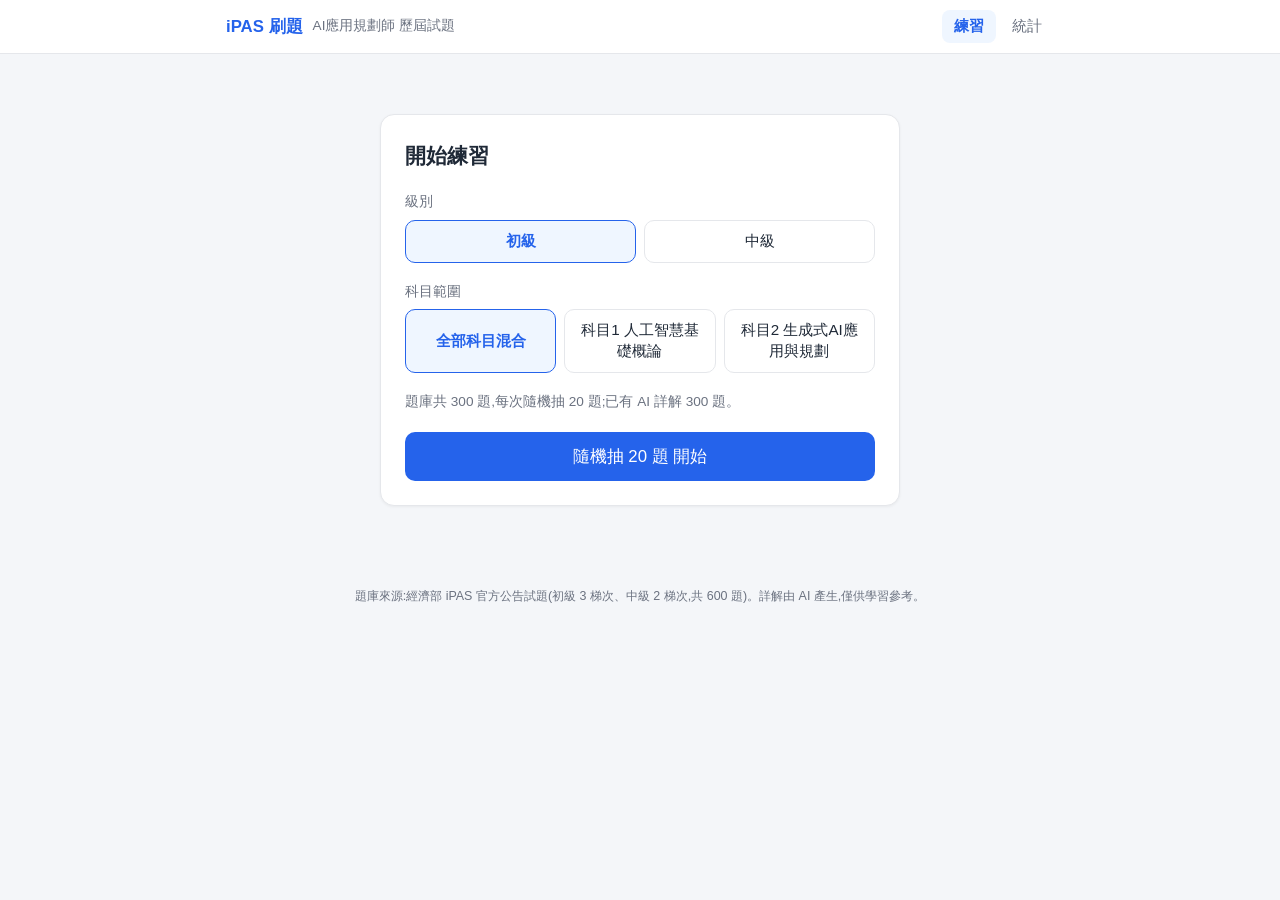
==== site/index.html @ 7b584ae6 "feat: iPAS AI應用規劃師刷題網站初版 官方 12 份考題 PDF 解析成 600 題結構化題庫(初級/中級各 300 題), 搭配 AI 產出的逐題詳解,做成純靜態隨機刷題網站。  Co-" ====
<!DOCTYPE html>
<html lang="zh-Hant">
<head>
<meta charset="UTF-8">
<meta name="viewport" content="width=device-width, initial-scale=1">
<title>iPAS AI應用規劃師 題庫練習</title>
<link rel="stylesheet" href="style.css">
</head>
<body>
<header class="topbar">
  <div class="topbar-inner">
    <span class="logo">iPAS 刷題</span>
    <span class="logo-sub">AI應用規劃師 歷屆試題</span>
    <nav>
      <button id="nav-home" class="nav-btn active">練習</button>
      <button id="nav-stats" class="nav-btn">統計</button>
    </nav>
  </div>
</header>

<main>
  <!-- 設定/開始畫面 -->
  <section id="view-setup" class="view">
    <div class="card setup-card">
      <h1>開始練習</h1>
      <div class="field">
        <label>級別</label>
        <div class="seg" id="level-seg">
          <button data-level="junior" class="seg-btn active">初級</button>
          <button data-level="middle" class="seg-btn">中級</button>
        </div>
      </div>
      <div class="field">
        <label>科目範圍</label>
        <div class="seg seg-wrap" id="subject-seg"></div>
      </div>
      <div class="field muted" id="pool-info"></div>
      <button id="btn-start" class="primary big">隨機抽 20 題 開始</button>
    </div>
  </section>

  <!-- 作答畫面 -->
  <section id="view-quiz" class="view hidden">
    <div class="quiz-head">
      <div class="progress-track"><div id="progress-bar"></div></div>
      <div class="quiz-meta">
        <span id="quiz-pos"></span>
        <span id="quiz-score"></span>
        <button id="btn-quit" class="ghost small">結束</button>
      </div>
    </div>
    <div class="card" id="question-card"></div>
    <div class="quiz-foot">
      <button id="btn-next" class="primary big hidden">下一題</button>
    </div>
  </section>

  <!-- 結果畫面 -->
  <section id="view-result" class="view hidden">
    <div class="card result-card">
      <h1 id="result-title"></h1>
      <div id="result-score" class="score-ring"></div>
      <div id="result-breakdown"></div>
      <div class="row-gap">
        <button id="btn-again" class="primary">再來 20 題</button>
        <button id="btn-review" class="ghost">回顧錯題</button>
        <button id="btn-home" class="ghost">回首頁</button>
      </div>
    </div>
    <div id="review-list" class="hidden"></div>
  </section>

  <!-- 統計畫面 -->
  <section id="view-stats" class="view hidden">
    <div class="card">
      <h1>作答統計</h1>
      <div id="stats-content"></div>
      <button id="btn-clear-stats" class="ghost small danger">清除統計資料</button>
    </div>
  </section>
</main>

<footer class="foot">題庫來源:經濟部 iPAS 官方公告試題(初級 3 梯次、中級 2 梯次,共 600 題)。詳解由 AI 產生,僅供學習參考。</footer>

<script src="data/questions-junior.js"></script>
<script src="data/questions-middle.js"></script>
<script src="app.js"></script>
</body>
</html>
---- site/style.css ----
* { box-sizing: border-box; margin: 0; padding: 0; }

:root {
  --bg: #f4f6f9;
  --card: #ffffff;
  --ink: #1f2937;
  --muted: #6b7280;
  --line: #e5e7eb;
  --brand: #2563eb;
  --brand-dark: #1d4ed8;
  --good: #16a34a;
  --good-bg: #ecfdf3;
  --bad: #dc2626;
  --bad-bg: #fef2f2;
  --warn-bg: #fffbeb;
  --warn-line: #f59e0b;
}

body {
  font-family: "Segoe UI", "Microsoft JhengHei", "PingFang TC", sans-serif;
  background: var(--bg);
  color: var(--ink);
  line-height: 1.65;
}

.topbar { background: #fff; border-bottom: 1px solid var(--line); position: sticky; top: 0; z-index: 10; }
.topbar-inner { max-width: 860px; margin: 0 auto; padding: 10px 16px; display: flex; align-items: center; gap: 10px; }
.logo { font-weight: 700; font-size: 1.05rem; color: var(--brand); }
.logo-sub { color: var(--muted); font-size: .85rem; flex: 1; }
.nav-btn { background: none; border: none; font-size: .95rem; padding: 6px 12px; cursor: pointer; color: var(--muted); border-radius: 8px; }
.nav-btn.active { color: var(--brand); font-weight: 600; background: #eff6ff; }

main { max-width: 860px; margin: 0 auto; padding: 20px 16px 60px; }
.hidden { display: none !important; }

.card { background: var(--card); border: 1px solid var(--line); border-radius: 14px; padding: 24px; box-shadow: 0 1px 3px rgba(0,0,0,.05); }
.card h1 { font-size: 1.3rem; margin-bottom: 18px; }

/* ---- 設定 ---- */
.setup-card { max-width: 520px; margin: 40px auto 0; }
.field { margin-bottom: 18px; }
.field label { display: block; font-size: .85rem; color: var(--muted); margin-bottom: 6px; }
.seg { display: flex; gap: 8px; }
.seg-wrap { flex-wrap: wrap; }
.seg-btn { flex: 1; min-width: 120px; padding: 10px 14px; border: 1px solid var(--line); background: #fff; border-radius: 10px; cursor: pointer; font-size: .95rem; color: var(--ink); }
.seg-btn.active { border-color: var(--brand); background: #eff6ff; color: var(--brand); font-weight: 600; }
.muted { color: var(--muted); font-size: .85rem; }

button.primary { background: var(--brand); color: #fff; border: none; border-radius: 10px; padding: 10px 22px; font-size: 1rem; cursor: pointer; }
button.primary:hover { background: var(--brand-dark); }
button.primary.big { width: 100%; padding: 13px; font-size: 1.05rem; }
button.ghost { background: #fff; color: var(--ink); border: 1px solid var(--line); border-radius: 10px; padding: 9px 18px; font-size: .95rem; cursor: pointer; }
button.ghost:hover { background: #f9fafb; }
button.small { padding: 4px 12px; font-size: .85rem; }
button.danger { color: var(--bad); }

/* ---- 作答 ---- */
.quiz-head { margin-bottom: 14px; }
.progress-track { height: 6px; background: var(--line); border-radius: 3px; overflow: hidden; }
#progress-bar { height: 100%; width: 0; background: var(--brand); transition: width .3s; }
.quiz-meta { display: flex; align-items: center; gap: 14px; margin-top: 8px; font-size: .9rem; color: var(--muted); }
#quiz-score { flex: 1; }

.q-tags { display: flex; gap: 8px; flex-wrap: wrap; margin-bottom: 12px; }
.tag { font-size: .75rem; padding: 2px 10px; border-radius: 99px; background: #eef2ff; color: #4338ca; }
.tag.src { background: #f3f4f6; color: var(--muted); }

.q-context { background: #f8fafc; border: 1px dashed var(--line); border-radius: 10px; padding: 12px 14px; margin-bottom: 14px; font-size: .93rem; white-space: pre-wrap; }
.q-context .ctx-label { font-size: .75rem; color: var(--brand); font-weight: 600; display: block; margin-bottom: 4px; }

.q-stem { font-size: 1.05rem; font-weight: 600; margin-bottom: 16px; }
.q-fig { max-width: 100%; border: 1px solid var(--line); border-radius: 8px; margin: 10px 0; display: block; }

.opt { display: flex; gap: 10px; align-items: flex-start; width: 100%; text-align: left; background: #fff; border: 1.5px solid var(--line); border-radius: 10px; padding: 12px 14px; margin-bottom: 10px; cursor: pointer; font-size: .97rem; font-family: inherit; line-height: 1.6; color: var(--ink); transition: border-color .15s, background .15s; }
.opt:hover:not(:disabled) { border-color: var(--brand); background: #f8faff; }
.opt:disabled { cursor: default; }
.opt .opt-letter { flex-shrink: 0; width: 26px; height: 26px; border-radius: 50%; border: 1.5px solid var(--line); display: flex; align-items: center; justify-content: center; font-size: .85rem; font-weight: 600; color: var(--muted); }
.opt .opt-body { flex: 1; }
.opt .opt-body img { max-width: 100%; }
.opt.correct { border-color: var(--good); background: var(--good-bg); }
.opt.correct .opt-letter { border-color: var(--good); background: var(--good); color: #fff; }
.opt.wrong { border-color: var(--bad); background: var(--bad-bg); }
.opt.wrong .opt-letter { border-color: var(--bad); background: var(--bad); color: #fff; }
.opt .opt-note { font-size: .87rem; color: var(--muted); margin-top: 6px; padding-top: 6px; border-top: 1px dashed var(--line); }
.opt.correct .opt-note { color: #15803d; }
.opt.wrong .opt-note { color: #b91c1c; }

.verdict { font-weight: 700; margin: 6px 0 12px; font-size: 1.02rem; }
.verdict.ok { color: var(--good); }
.verdict.no { color: var(--bad); }

.explain { background: #f8fafc; border-left: 3px solid var(--brand); border-radius: 0 10px 10px 0; padding: 14px 16px; margin-top: 14px; font-size: .93rem; }
.explain h3 { font-size: .85rem; color: var(--brand); margin-bottom: 6px; }
.explain .note { margin-top: 10px; background: var(--warn-bg); border-left: 3px solid var(--warn-line); padding: 8px 12px; border-radius: 0 8px 8px 0; }
.explain.pending { border-left-color: var(--muted); color: var(--muted); }

.quiz-foot { margin-top: 16px; }

/* ---- 結果 ---- */
.result-card { text-align: center; max-width: 520px; margin: 30px auto 20px; }
.score-ring { font-size: 3rem; font-weight: 800; margin: 10px 0 4px; color: var(--brand); }
#result-breakdown { color: var(--muted); font-size: .92rem; margin-bottom: 20px; }
#result-breakdown table { margin: 10px auto 0; border-collapse: collapse; }
#result-breakdown td, #result-breakdown th { padding: 4px 14px; border-bottom: 1px solid var(--line); font-size: .88rem; }
.row-gap { display: flex; gap: 10px; justify-content: center; flex-wrap: wrap; }

#review-list .card { margin-bottom: 14px; }
.review-q .q-stem { font-size: .98rem; }

/* ---- 統計 ---- */
#stats-content table { width: 100%; border-collapse: collapse; margin: 8px 0 20px; }
#stats-content th, #stats-content td { text-align: left; padding: 7px 10px; border-bottom: 1px solid var(--line); font-size: .9rem; }
#stats-content th { color: var(--muted); font-weight: 600; font-size: .82rem; }
.acc-bar { display: inline-block; height: 8px; background: var(--brand); border-radius: 4px; vertical-align: middle; margin-right: 8px; }

.foot { text-align: center; color: var(--muted); font-size: .78rem; padding: 20px 16px 30px; max-width: 860px; margin: 0 auto; }

@media (max-width: 600px) {
  .card { padding: 16px; }
  .seg-btn { min-width: 100px; }
}
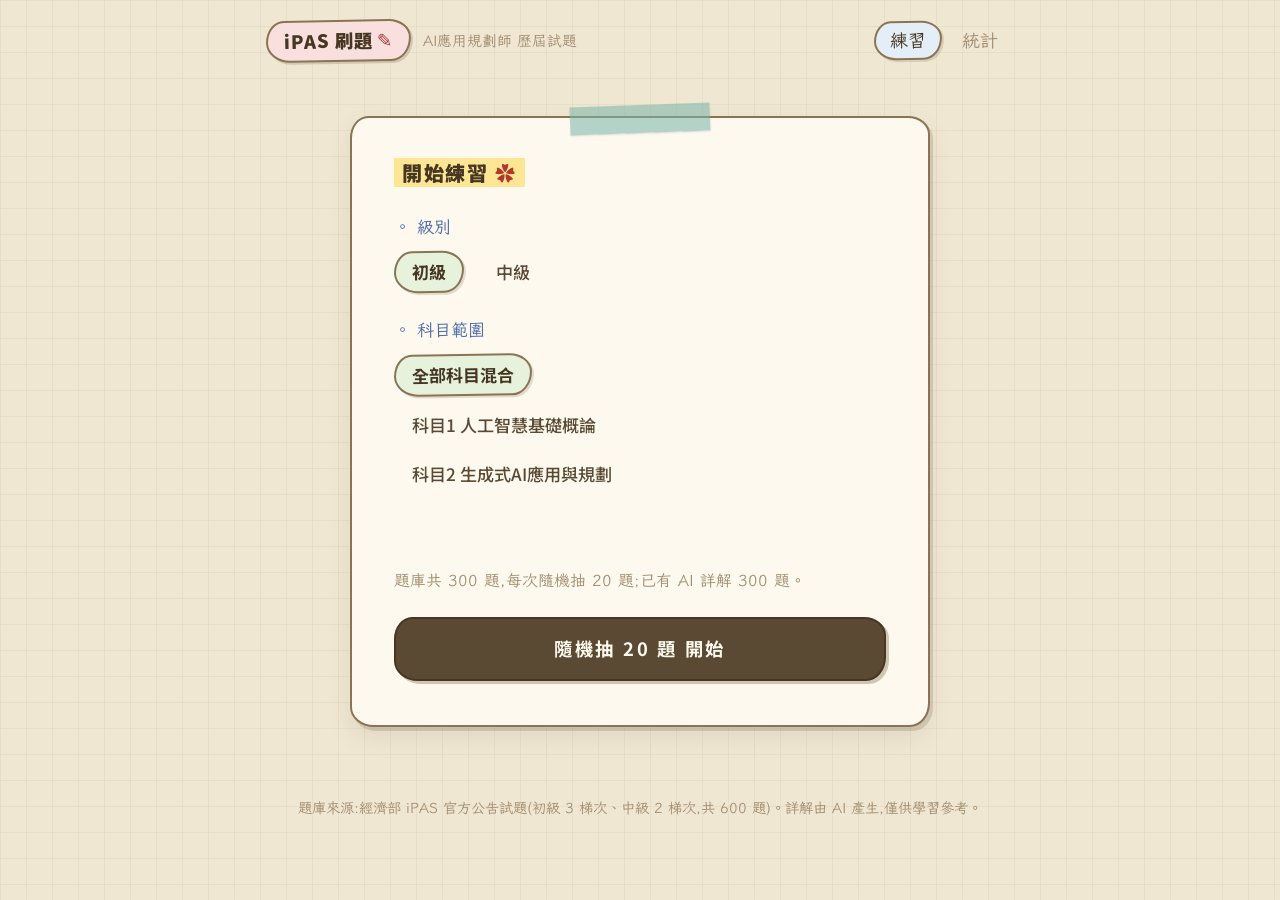
==== commit 4f7a2a22: "feat: 改善刷題介面與無障礙互動 介面從預設風格改為手繪筆記手帳風(暖米紙頁、咖啡色手繪框、 粉彩色塊分區、螢光筆標正解、紅筆批改、便利貼放解題思路), 全站字級 +2px,格線只留在桌面背景不壓" ====
--- a/site/index.html
+++ b/site/index.html
@@ -4,6 +4,9 @@
 <meta charset="UTF-8">
 <meta name="viewport" content="width=device-width, initial-scale=1">
 <title>iPAS AI應用規劃師 題庫練習</title>
+<link rel="preconnect" href="https://fonts.googleapis.com">
+<link rel="preconnect" href="https://fonts.gstatic.com" crossorigin>
+<link href="https://fonts.googleapis.com/css2?family=LXGW+WenKai+TC&family=Noto+Sans+TC:wght@400;500;700;900&display=swap" rel="stylesheet">
 <link rel="stylesheet" href="style.css">
 </head>
 <body>
@@ -46,13 +49,11 @@
       <div class="quiz-meta">
         <span id="quiz-pos"></span>
         <span id="quiz-score"></span>
+        <button id="btn-next" class="primary hidden">下一題</button>
         <button id="btn-quit" class="ghost small">結束</button>
       </div>
     </div>
     <div class="card" id="question-card"></div>
-    <div class="quiz-foot">
-      <button id="btn-next" class="primary big hidden">下一題</button>
-    </div>
   </section>
 
   <!-- 結果畫面 -->
@@ -82,6 +83,17 @@
 
 <footer class="foot">題庫來源:經濟部 iPAS 官方公告試題(初級 3 梯次、中級 2 梯次,共 600 題)。詳解由 AI 產生,僅供學習參考。</footer>
 
+<!-- 手帳風確認對話框 -->
+<div id="modal" class="modal-overlay hidden">
+  <div class="modal-card" role="dialog" aria-modal="true" aria-labelledby="modal-msg">
+    <p id="modal-msg"></p>
+    <div class="row-gap">
+      <button id="modal-ok" class="primary">確定</button>
+      <button id="modal-cancel" class="ghost">取消</button>
+    </div>
+  </div>
+</div>
+
 <script src="data/questions-junior.js"></script>
 <script src="data/questions-middle.js"></script>
 <script src="app.js"></script>
--- a/site/style.css
+++ b/site/style.css
@@ -1,121 +1,331 @@
+/* ===== 筆記手帳風 v2:溫暖手繪 × 粉彩色塊 =====
+   桌面=淡格紋、紙頁=素色暖米(文字下不壓格線)、區塊=粉彩色塊+咖啡手繪框
+   紅筆=批改、藍筆=手寫批註、黃螢光=正解、便利貼=解題思路 */
 * { box-sizing: border-box; margin: 0; padding: 0; }
 
 :root {
-  --bg: #f4f6f9;
-  --card: #ffffff;
-  --ink: #1f2937;
-  --muted: #6b7280;
-  --line: #e5e7eb;
-  --brand: #2563eb;
-  --brand-dark: #1d4ed8;
-  --good: #16a34a;
-  --good-bg: #ecfdf3;
-  --bad: #dc2626;
-  --bad-bg: #fef2f2;
-  --warn-bg: #fffbeb;
-  --warn-line: #f59e0b;
-}
+  --desk: #f0e7d3;
+  --desk-grid: rgba(122, 103, 72, .07);
+  --paper: #fdf9ee;
+  --ink: #453722;
+  --ink-soft: #5b4a33;
+  --line: #8a7454;            /* 手繪框咖啡色 */
+  --muted: #a08d6f;
+  --red-pen: #b0392f;
+  --blue-pen: #4a68a8;
+  --hilite: rgba(255, 214, 74, .55);
+  --hilite-blue: rgba(150, 190, 255, .35);
+  --pink: #f9dfdd;
+  --blue-block: #e4eef8;
+  --green-block: #e6f2dc;
+  --sticky: #fdf1bf;
+  --wrong-wash: rgba(240, 160, 150, .22);
+  --tape: rgba(120, 180, 170, .55);
+  --tape-pink: rgba(233, 160, 170, .5);
+  --hand: "LXGW WenKai TC", "DFKai-SB", "KaiTi", "Microsoft JhengHei", cursive;
+  --sketchy: 255px 15px 225px 15px / 15px 225px 15px 255px;
+  --wobbly: 18px 22px 20px 24px / 22px 18px 24px 20px;
+}
+
+html { font-size: 18px; }  /* 全站字級 +2px */
 
 body {
-  font-family: "Segoe UI", "Microsoft JhengHei", "PingFang TC", sans-serif;
-  background: var(--bg);
+  font-family: "Noto Sans TC", "Microsoft JhengHei", sans-serif;
+  background: var(--desk);
+  background-image:
+    linear-gradient(var(--desk-grid) 1px, transparent 1px),
+    linear-gradient(90deg, var(--desk-grid) 1px, transparent 1px);
+  background-size: 26px 26px;
   color: var(--ink);
-  line-height: 1.65;
-}
-
-.topbar { background: #fff; border-bottom: 1px solid var(--line); position: sticky; top: 0; z-index: 10; }
-.topbar-inner { max-width: 860px; margin: 0 auto; padding: 10px 16px; display: flex; align-items: center; gap: 10px; }
-.logo { font-weight: 700; font-size: 1.05rem; color: var(--brand); }
-.logo-sub { color: var(--muted); font-size: .85rem; flex: 1; }
-.nav-btn { background: none; border: none; font-size: .95rem; padding: 6px 12px; cursor: pointer; color: var(--muted); border-radius: 8px; }
-.nav-btn.active { color: var(--brand); font-weight: 600; background: #eff6ff; }
-
-main { max-width: 860px; margin: 0 auto; padding: 20px 16px 60px; }
+  line-height: 1.85;
+}
+
+/* ---- 頂欄 ---- */
+.topbar { background: transparent; }
+.topbar-inner { max-width: 780px; margin: 0 auto; padding: 20px 16px 0; display: flex; align-items: center; gap: 12px; }
+.logo {
+  font-weight: 900; font-size: 1.02rem; letter-spacing: .05em;
+  background: var(--pink); border: 2px solid var(--line);
+  border-radius: var(--wobbly); padding: 2px 16px;
+  box-shadow: 2px 2px 0 rgba(122, 103, 72, .25);
+  transform: rotate(-1deg);
+}
+.logo::after { content: " ✎"; color: var(--red-pen); font-weight: 400; }
+.logo-sub { color: var(--muted); font-size: .82rem; flex: 1; font-family: var(--hand); }
+.nav-btn {
+  background: none; border: 2px solid transparent; font: inherit; font-family: var(--hand);
+  font-size: 1rem; padding: 1px 14px; cursor: pointer; color: var(--muted);
+  border-radius: var(--wobbly);
+}
+.nav-btn:hover { color: var(--ink); }
+.nav-btn.active {
+  color: var(--ink); background: var(--blue-block);
+  border-color: var(--line); transform: rotate(-1deg);
+  box-shadow: 2px 2px 0 rgba(122, 103, 72, .2);
+}
+
+main { max-width: 780px; margin: 0 auto; padding: 24px 14px 60px; }
 .hidden { display: none !important; }
 
-.card { background: var(--card); border: 1px solid var(--line); border-radius: 14px; padding: 24px; box-shadow: 0 1px 3px rgba(0,0,0,.05); }
-.card h1 { font-size: 1.3rem; margin-bottom: 18px; }
-
-/* ---- 設定 ---- */
-.setup-card { max-width: 520px; margin: 40px auto 0; }
-.field { margin-bottom: 18px; }
-.field label { display: block; font-size: .85rem; color: var(--muted); margin-bottom: 6px; }
-.seg { display: flex; gap: 8px; }
-.seg-wrap { flex-wrap: wrap; }
-.seg-btn { flex: 1; min-width: 120px; padding: 10px 14px; border: 1px solid var(--line); background: #fff; border-radius: 10px; cursor: pointer; font-size: .95rem; color: var(--ink); }
-.seg-btn.active { border-color: var(--brand); background: #eff6ff; color: var(--brand); font-weight: 600; }
-.muted { color: var(--muted); font-size: .85rem; }
-
-button.primary { background: var(--brand); color: #fff; border: none; border-radius: 10px; padding: 10px 22px; font-size: 1rem; cursor: pointer; }
-button.primary:hover { background: var(--brand-dark); }
-button.primary.big { width: 100%; padding: 13px; font-size: 1.05rem; }
-button.ghost { background: #fff; color: var(--ink); border: 1px solid var(--line); border-radius: 10px; padding: 9px 18px; font-size: .95rem; cursor: pointer; }
-button.ghost:hover { background: #f9fafb; }
-button.small { padding: 4px 12px; font-size: .85rem; }
-button.danger { color: var(--bad); }
-
-/* ---- 作答 ---- */
-.quiz-head { margin-bottom: 14px; }
-.progress-track { height: 6px; background: var(--line); border-radius: 3px; overflow: hidden; }
-#progress-bar { height: 100%; width: 0; background: var(--brand); transition: width .3s; }
-.quiz-meta { display: flex; align-items: center; gap: 14px; margin-top: 8px; font-size: .9rem; color: var(--muted); }
+/* ---- 紙頁(素色,不壓格線) ---- */
+.card {
+  position: relative;
+  background: var(--paper);
+  border: 2px solid var(--line);
+  border-radius: var(--wobbly);
+  box-shadow: 3px 4px 0 rgba(122, 103, 72, .22), 0 10px 24px rgba(90, 74, 51, .1);
+  padding: 36px 42px 44px;
+}
+/* 紙膠帶 */
+.setup-card::before, #question-card::before, .result-card::before {
+  content: ""; position: absolute; top: -13px; left: 50%;
+  width: 140px; height: 28px; transform: translateX(-50%) rotate(-2deg);
+  background: var(--tape);
+  box-shadow: 0 1px 2px rgba(0, 0, 0, .1);
+}
+.result-card::before { background: var(--tape-pink); }
+.card h1 {
+  font-size: 1.12rem; font-weight: 900; letter-spacing: .08em; margin-bottom: 20px;
+  display: inline-block; background: var(--hilite);
+  background: linear-gradient(transparent 12%, var(--hilite) 12% 90%, transparent 90%);
+  padding: 0 8px;
+}
+.card h1::after { content: " ✿"; color: var(--red-pen); font-weight: 400; }
+
+/* ---- 設定頁 ---- */
+.setup-card { max-width: 580px; margin: 30px auto 0; }
+.field { margin-bottom: 22px; }
+.field label {
+  display: block; font-family: var(--hand); font-size: .95rem;
+  color: var(--blue-pen); margin-bottom: 8px;
+}
+.field label::before { content: "◦ "; }
+.seg { display: flex; flex-direction: column; align-items: flex-start; gap: 8px; }
+/* 級別:左右並排 */
+#level-seg { flex-direction: row !important; gap: 14px; }
+/* 科目:固定高度(以最多的中級 4 項為準),切換級別時版面不跳動 */
+#subject-seg { min-height: 190px; justify-content: flex-start; }
+.seg-btn {
+  background: none; border: 2px solid transparent; font: inherit; font-size: .95rem;
+  font-weight: 500; color: var(--ink-soft); padding: 3px 16px; cursor: pointer;
+  border-radius: var(--wobbly);
+}
+.seg-btn:hover { background: var(--hilite-blue); }
+.seg-btn.active {
+  color: var(--ink); font-weight: 700; background: var(--green-block);
+  border-color: var(--line); transform: rotate(-.8deg);
+  box-shadow: 2px 2px 0 rgba(122, 103, 72, .2);
+}
+.muted { color: var(--muted); font-size: .88rem; font-family: var(--hand); }
+
+button.primary {
+  background: var(--ink-soft); color: var(--paper); border: 2px solid var(--ink);
+  border-radius: var(--wobbly);
+  font: inherit; font-weight: 700; letter-spacing: .15em;
+  padding: 10px 28px; cursor: pointer;
+  box-shadow: 3px 3px 0 rgba(122, 103, 72, .35);
+}
+button.primary:hover { transform: rotate(-.6deg) translateY(-1px); box-shadow: 3px 4px 0 rgba(122, 103, 72, .4); }
+button.primary.big { width: 100%; padding: 13px; font-size: 1.02rem; }
+button.ghost {
+  background: var(--paper); color: var(--ink-soft); border: 2px solid var(--line);
+  border-radius: var(--wobbly); font: inherit; font-size: .92rem;
+  padding: 7px 20px; cursor: pointer;
+  box-shadow: 2px 2px 0 rgba(122, 103, 72, .18);
+}
+button.ghost:hover { color: var(--red-pen); transform: rotate(-.6deg); }
+button.small { padding: 2px 12px; font-size: .85rem; box-shadow: none; }
+button.danger { color: var(--red-pen); }
+
+/* ---- 作答頁 ---- */
+.quiz-head {
+  position: sticky; top: 0; z-index: 20;
+  margin: 0 0 18px; padding: 10px 6px 8px;
+  background: var(--desk);
+  box-shadow: 0 6px 12px -8px rgba(69, 55, 34, .35);
+}
+.quiz-meta #btn-next, .quiz-meta #btn-quit {
+  font-size: .9rem; padding: 3px 18px; letter-spacing: .08em;
+  box-shadow: 2px 2px 0 rgba(122, 103, 72, .3);
+}
+.progress-track {
+  height: 10px; border-bottom: 2px solid rgba(122, 103, 72, .4);
+  border-radius: 0 0 40% 30%;
+  overflow: visible;
+}
+#progress-bar {
+  height: 10px; width: 0;
+  background: linear-gradient(transparent 10%, var(--hilite) 10% 95%, transparent 95%);
+  transition: width .3s;
+}
+.quiz-meta {
+  display: flex; align-items: baseline; gap: 16px; margin-top: 8px;
+  font-family: var(--hand); font-size: .95rem; color: var(--blue-pen);
+}
 #quiz-score { flex: 1; }
-
-.q-tags { display: flex; gap: 8px; flex-wrap: wrap; margin-bottom: 12px; }
-.tag { font-size: .75rem; padding: 2px 10px; border-radius: 99px; background: #eef2ff; color: #4338ca; }
-.tag.src { background: #f3f4f6; color: var(--muted); }
-
-.q-context { background: #f8fafc; border: 1px dashed var(--line); border-radius: 10px; padding: 12px 14px; margin-bottom: 14px; font-size: .93rem; white-space: pre-wrap; }
-.q-context .ctx-label { font-size: .75rem; color: var(--brand); font-weight: 600; display: block; margin-bottom: 4px; }
-
-.q-stem { font-size: 1.05rem; font-weight: 600; margin-bottom: 16px; }
-.q-fig { max-width: 100%; border: 1px solid var(--line); border-radius: 8px; margin: 10px 0; display: block; }
-
-.opt { display: flex; gap: 10px; align-items: flex-start; width: 100%; text-align: left; background: #fff; border: 1.5px solid var(--line); border-radius: 10px; padding: 12px 14px; margin-bottom: 10px; cursor: pointer; font-size: .97rem; font-family: inherit; line-height: 1.6; color: var(--ink); transition: border-color .15s, background .15s; }
-.opt:hover:not(:disabled) { border-color: var(--brand); background: #f8faff; }
+#quiz-score::after { content: " ✿"; color: var(--red-pen); }
+
+.q-tags { display: flex; gap: 10px; flex-wrap: wrap; align-items: baseline; margin-bottom: 16px; }
+.tag {
+  font-size: .78rem; font-weight: 700; letter-spacing: .06em;
+  background: var(--blue-block); color: var(--ink); border: 1.6px solid var(--line);
+  padding: 0 12px; border-radius: var(--wobbly);
+}
+.tag.src { background: none; border: none; color: var(--muted); font-weight: 400; font-family: var(--hand); padding: 0; }
+
+.q-context {
+  background: var(--blue-block); border: 2px solid var(--line);
+  border-radius: var(--wobbly);
+  padding: 12px 18px; margin-bottom: 18px; font-size: .9rem; white-space: pre-wrap;
+}
+.q-context .ctx-label {
+  display: block; font-family: var(--hand); color: var(--blue-pen);
+  font-size: .9rem; margin-bottom: 4px;
+}
+.q-context .ctx-label::before { content: "📎 "; }
+
+.q-stem { font-size: 1.02rem; font-weight: 600; margin-bottom: 18px; text-align: justify; }
+.q-fig {
+  max-width: 100%; display: block; margin: 12px 0;
+  background: #fff; padding: 6px; border: 1.6px solid var(--line); border-radius: 8px;
+  box-shadow: 2px 3px 0 rgba(122, 103, 72, .18);
+  transform: rotate(-.4deg);
+}
+
+/* 選項 */
+.opt {
+  display: flex; gap: 10px; align-items: baseline; width: 100%; text-align: left;
+  background: none; border: none; font: inherit; color: var(--ink);
+  cursor: pointer; padding: 8px 8px; font-size: .95rem; line-height: 1.8;
+  border-radius: 12px;
+}
+.opt:hover:not(:disabled) { background: var(--hilite-blue); }
 .opt:disabled { cursor: default; }
-.opt .opt-letter { flex-shrink: 0; width: 26px; height: 26px; border-radius: 50%; border: 1.5px solid var(--line); display: flex; align-items: center; justify-content: center; font-size: .85rem; font-weight: 600; color: var(--muted); }
-.opt .opt-body { flex: 1; }
+.opt .opt-letter {
+  flex-shrink: 0; width: 1.7em; height: 1.7em; line-height: 1.65em; text-align: center;
+  font-weight: 700; border: 2px solid transparent; border-radius: 50% 45% 55% 48%;
+  position: relative;
+}
+.opt .opt-body { flex: 1; text-align: justify; }
 .opt .opt-body img { max-width: 100%; }
-.opt.correct { border-color: var(--good); background: var(--good-bg); }
-.opt.correct .opt-letter { border-color: var(--good); background: var(--good); color: #fff; }
-.opt.wrong { border-color: var(--bad); background: var(--bad-bg); }
-.opt.wrong .opt-letter { border-color: var(--bad); background: var(--bad); color: #fff; }
-.opt .opt-note { font-size: .87rem; color: var(--muted); margin-top: 6px; padding-top: 6px; border-top: 1px dashed var(--line); }
-.opt.correct .opt-note { color: #15803d; }
-.opt.wrong .opt-note { color: #b91c1c; }
-
-.verdict { font-weight: 700; margin: 6px 0 12px; font-size: 1.02rem; }
-.verdict.ok { color: var(--good); }
-.verdict.no { color: var(--bad); }
-
-.explain { background: #f8fafc; border-left: 3px solid var(--brand); border-radius: 0 10px 10px 0; padding: 14px 16px; margin-top: 14px; font-size: .93rem; }
-.explain h3 { font-size: .85rem; color: var(--brand); margin-bottom: 6px; }
-.explain .note { margin-top: 10px; background: var(--warn-bg); border-left: 3px solid var(--warn-line); padding: 8px 12px; border-radius: 0 8px 8px 0; }
-.explain.pending { border-left-color: var(--muted); color: var(--muted); }
-
-.quiz-foot { margin-top: 16px; }
-
-/* ---- 結果 ---- */
-.result-card { text-align: center; max-width: 520px; margin: 30px auto 20px; }
-.score-ring { font-size: 3rem; font-weight: 800; margin: 10px 0 4px; color: var(--brand); }
-#result-breakdown { color: var(--muted); font-size: .92rem; margin-bottom: 20px; }
-#result-breakdown table { margin: 10px auto 0; border-collapse: collapse; }
-#result-breakdown td, #result-breakdown th { padding: 4px 14px; border-bottom: 1px solid var(--line); font-size: .88rem; }
-.row-gap { display: flex; gap: 10px; justify-content: center; flex-wrap: wrap; }
-
-#review-list .card { margin-bottom: 14px; }
-.review-q .q-stem { font-size: .98rem; }
-
-/* ---- 統計 ---- */
-#stats-content table { width: 100%; border-collapse: collapse; margin: 8px 0 20px; }
-#stats-content th, #stats-content td { text-align: left; padding: 7px 10px; border-bottom: 1px solid var(--line); font-size: .9rem; }
-#stats-content th { color: var(--muted); font-weight: 600; font-size: .82rem; }
-.acc-bar { display: inline-block; height: 8px; background: var(--brand); border-radius: 4px; vertical-align: middle; margin-right: 8px; }
-
-.foot { text-align: center; color: var(--muted); font-size: .78rem; padding: 20px 16px 30px; max-width: 860px; margin: 0 auto; }
-
-@media (max-width: 600px) {
-  .card { padding: 16px; }
-  .seg-btn { min-width: 100px; }
-}
+.opt.correct { background: linear-gradient(transparent 5%, var(--hilite) 5% 95%, transparent 95%); }
+.opt.correct .opt-body { font-weight: 700; }
+.opt.correct .opt-letter { border-color: var(--red-pen); color: var(--red-pen); transform: rotate(-4deg); }
+.opt.wrong { background: var(--wrong-wash); }
+.opt.wrong .opt-letter { color: var(--red-pen); }
+.opt.wrong .opt-letter::after {
+  content: "✗"; position: absolute; inset: 0; font-size: 1.25em; line-height: 1.3;
+  color: var(--red-pen); transform: rotate(-8deg);
+}
+/* 批註(↳ 手寫) */
+.opt .opt-note {
+  display: block; font-family: var(--hand); font-size: .9rem; line-height: 1.7;
+  color: var(--blue-pen); margin-top: 4px; text-decoration: none !important; font-weight: 400;
+}
+.opt .opt-note::before { content: "↳ "; }
+.opt.wrong .opt-note { color: var(--red-pen); }
+
+.verdict {
+  font-family: var(--hand); font-size: 1.3rem; margin: 14px 0 4px;
+  transform: rotate(-1.2deg); display: inline-block; color: var(--red-pen);
+}
+
+/* 便利貼:解題思路 */
+.explain {
+  margin: 24px auto 4px; max-width: 540px;
+  background: var(--sticky);
+  border: 2px solid var(--line);
+  border-radius: var(--wobbly);
+  box-shadow: 3px 4px 0 rgba(122, 103, 72, .22);
+  transform: rotate(-1deg);
+  padding: 16px 22px 20px;
+  font-family: var(--hand); font-size: .95rem; line-height: 1.9; color: var(--ink-soft);
+  position: relative;
+}
+.explain::before {
+  content: ""; position: absolute; top: -12px; left: 28px;
+  width: 76px; height: 22px; background: var(--tape-pink);
+  transform: rotate(-3deg); box-shadow: 0 1px 2px rgba(0, 0, 0, .08);
+}
+.explain h3 {
+  font-size: .92rem; font-weight: 700; color: var(--red-pen);
+  letter-spacing: .2em; margin-bottom: 6px;
+}
+.explain h3::before { content: "✎ "; }
+.explain .note {
+  margin-top: 10px; padding-top: 8px; border-top: 2px dashed rgba(176, 57, 47, .45);
+  color: var(--red-pen); font-size: .9rem;
+}
+.explain .note.timely { color: var(--blue-pen); border-top-color: rgba(74, 104, 168, .45); }
+.explain.pending { color: var(--muted); transform: none; background: var(--paper); box-shadow: none; }
+.explain.pending::before { display: none; }
+
+/* ---- 手帳風對話框 ---- */
+.modal-overlay {
+  position: fixed; inset: 0; z-index: 100;
+  background: rgba(69, 55, 34, .38);
+  display: flex; align-items: center; justify-content: center; padding: 20px;
+}
+.modal-card {
+  position: relative; max-width: 400px; width: 100%;
+  background: var(--paper);
+  border: 2px solid var(--line);
+  border-radius: var(--wobbly);
+  box-shadow: 4px 5px 0 rgba(69, 55, 34, .3), 0 16px 36px rgba(69, 55, 34, .25);
+  padding: 30px 28px 24px;
+  transform: rotate(-.6deg);
+  text-align: center;
+}
+.modal-card::before {
+  content: ""; position: absolute; top: -12px; left: 50%;
+  width: 110px; height: 26px; transform: translateX(-50%) rotate(-2deg);
+  background: var(--tape-pink);
+  box-shadow: 0 1px 2px rgba(0, 0, 0, .1);
+}
+.modal-card p {
+  font-family: var(--hand); font-size: 1.02rem; color: var(--ink-soft);
+  margin-bottom: 18px; line-height: 1.9;
+}
+
+/* ---- 結果頁 ---- */
+.result-card { text-align: center; max-width: 560px; margin: 32px auto 22px; }
+.score-ring {
+  font-family: var(--hand); font-size: 3rem; color: var(--red-pen);
+  display: inline-block; margin: 8px 0 2px; padding: 4px 32px;
+  border: 2.4px solid var(--red-pen); border-radius: 48% 52% 46% 54% / 58% 44% 56% 42%;
+  transform: rotate(-2deg);
+}
+#result-breakdown { color: var(--ink-soft); font-size: .9rem; margin: 14px 0 22px; font-family: var(--hand); }
+#result-breakdown table { margin: 12px auto 0; border-collapse: collapse; }
+#result-breakdown td, #result-breakdown th { padding: 4px 16px; border-bottom: 1.6px solid rgba(122, 103, 72, .35); }
+.row-gap { display: flex; gap: 12px; justify-content: center; flex-wrap: wrap; }
+
+#review-list .card { margin-bottom: 28px; padding: 28px 36px 34px; }
+.review-q .q-stem { font-size: .96rem; }
+.review-q .opt { cursor: default; }
+
+/* ---- 統計頁 ---- */
+#view-stats .card h1::after { content: " 📈"; }
+#stats-content h3 { font-family: var(--hand); font-weight: 400; color: var(--blue-pen); font-size: 1rem; }
+#stats-content table { width: 100%; border-collapse: collapse; margin: 8px 0 26px; }
+#stats-content th, #stats-content td {
+  text-align: left; padding: 7px 10px; font-size: .88rem;
+  border-bottom: 1.6px solid rgba(122, 103, 72, .3);
+}
+#stats-content th { font-family: var(--hand); font-weight: 400; color: var(--muted); }
+.acc-bar {
+  display: inline-block; height: 11px; vertical-align: middle; margin-right: 8px;
+  background: linear-gradient(transparent 8%, rgba(255, 214, 74, .85) 8% 92%, transparent 92%);
+}
+
+.foot {
+  text-align: center; color: var(--muted); font-size: .8rem;
+  font-family: var(--hand); padding: 8px 16px 36px; max-width: 780px; margin: 0 auto;
+}
+
+@media (max-width: 640px) {
+  html { font-size: 17px; }
+  .card { padding: 26px 18px 32px; }
+  #review-list .card { padding: 24px 16px 28px; }
+  .topbar-inner { flex-wrap: wrap; }
+}
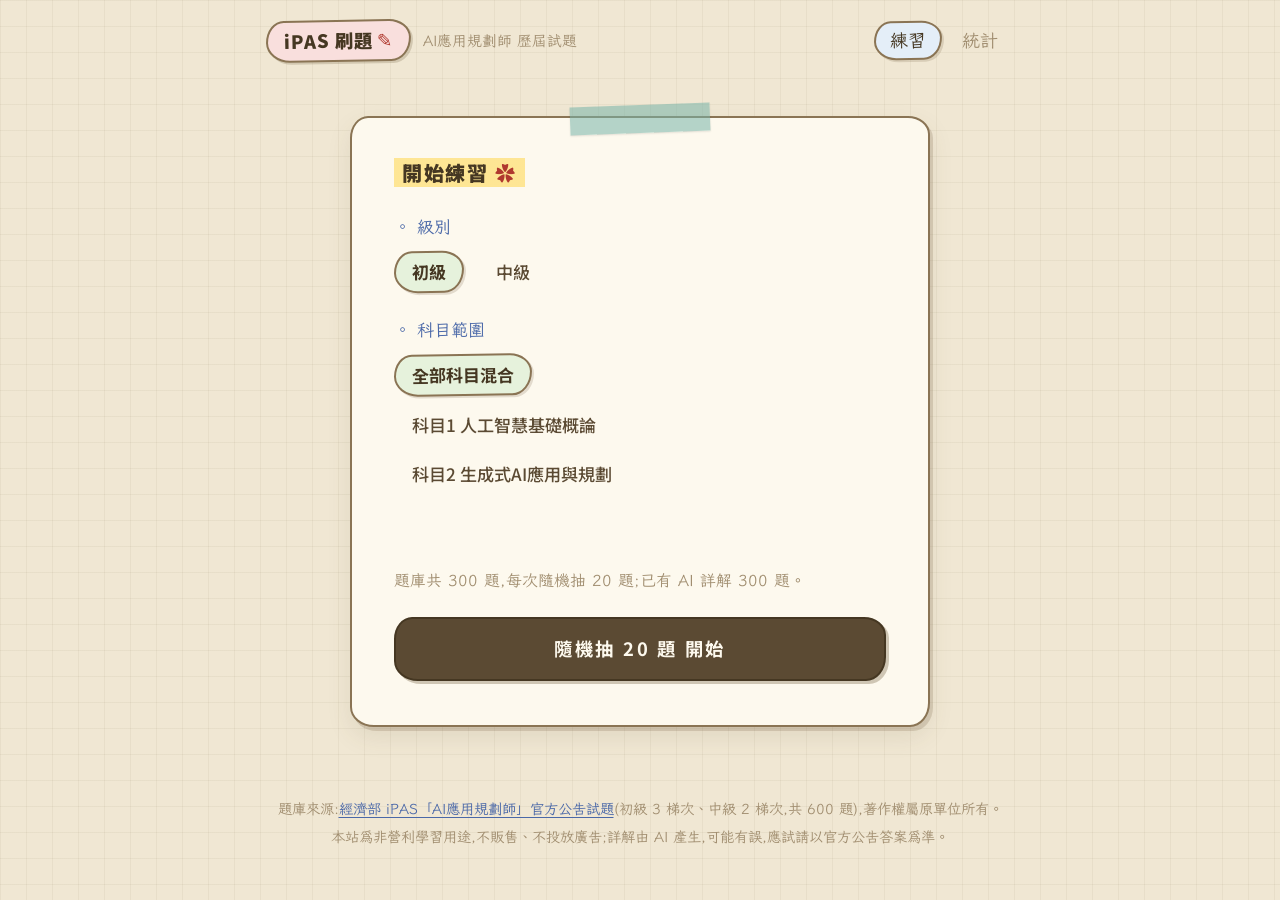
==== commit 2e4ad50f: "chore: 加入 GitHub Pages 部署設定與來源標示 - .github/workflows/deploy.yml:推送到 master 時自動發布 site/ 目錄 - 補上 meta " ====
--- a/site/index.html
+++ b/site/index.html
@@ -4,6 +4,12 @@
 <meta charset="UTF-8">
 <meta name="viewport" content="width=device-width, initial-scale=1">
 <title>iPAS AI應用規劃師 題庫練習</title>
+<meta name="description" content="經濟部 iPAS AI應用規劃師初級/中級歷屆試題線上練習,600 題隨機抽考、選項隨機排列,附解題思路與每個選項的對錯說明。">
+<meta property="og:type" content="website">
+<meta property="og:title" content="iPAS AI應用規劃師 題庫練習">
+<meta property="og:description" content="初級/中級歷屆試題共 600 題,每回合隨機抽 20 題,附 AI 解題詳解。">
+<meta property="og:locale" content="zh_TW">
+<link rel="icon" href="data:image/svg+xml,<svg xmlns='http://www.w3.org/2000/svg' viewBox='0 0 32 32'><text y='26' font-size='26'>✎</text></svg>">
 <link rel="preconnect" href="https://fonts.googleapis.com">
 <link rel="preconnect" href="https://fonts.gstatic.com" crossorigin>
 <link href="https://fonts.googleapis.com/css2?family=LXGW+WenKai+TC&family=Noto+Sans+TC:wght@400;500;700;900&display=swap" rel="stylesheet">
@@ -81,7 +87,10 @@
   </section>
 </main>
 
-<footer class="foot">題庫來源:經濟部 iPAS 官方公告試題(初級 3 梯次、中級 2 梯次,共 600 題)。詳解由 AI 產生,僅供學習參考。</footer>
+<footer class="foot">
+  題庫來源:<a href="https://ipd.nat.gov.tw/ipas/certification/AIAP/learning-resources" target="_blank" rel="noopener">經濟部 iPAS「AI應用規劃師」官方公告試題</a>(初級 3 梯次、中級 2 梯次,共 600 題),著作權屬原單位所有。<br>
+  本站為非營利學習用途,不販售、不投放廣告;詳解由 AI 產生,可能有誤,應試請以官方公告答案為準。
+</footer>
 
 <!-- 手帳風確認對話框 -->
 <div id="modal" class="modal-overlay hidden">
--- a/site/style.css
+++ b/site/style.css
@@ -319,9 +319,10 @@
 }
 
 .foot {
-  text-align: center; color: var(--muted); font-size: .8rem;
+  text-align: center; color: var(--muted); font-size: .8rem; line-height: 1.9;
   font-family: var(--hand); padding: 8px 16px 36px; max-width: 780px; margin: 0 auto;
 }
+.foot a { color: var(--blue-pen); text-decoration-thickness: 1px; text-underline-offset: 3px; }
 
 @media (max-width: 640px) {
   html { font-size: 17px; }
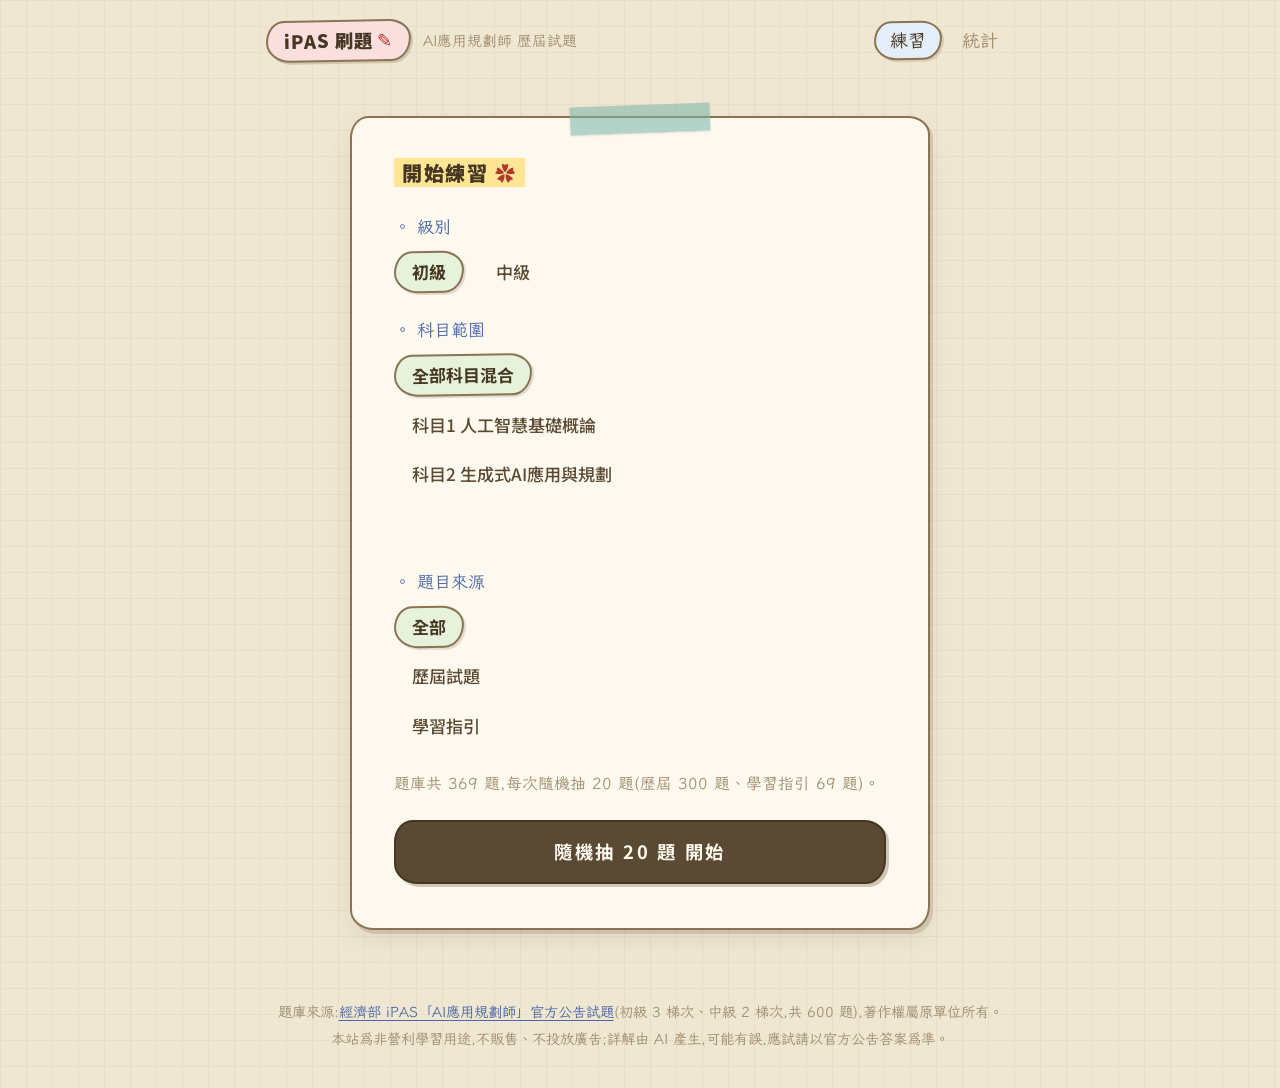
==== commit 0941de65: "feat: 加入學習指引範例題 179 題並穩定作答版面 題庫從 600 題擴充到 779 題。  學習指引範例題(初級 69 + 中級 110): - 來源為官方 5 份學習指引的章末習題, 附官方" ====
--- a/site/index.html
+++ b/site/index.html
@@ -42,6 +42,14 @@
       <div class="field">
         <label>科目範圍</label>
         <div class="seg seg-wrap" id="subject-seg"></div>
+      </div>
+      <div class="field">
+        <label>題目來源</label>
+        <div class="seg" id="origin-seg">
+          <button data-origin="all" class="seg-btn active">全部</button>
+          <button data-origin="past" class="seg-btn">歷屆試題</button>
+          <button data-origin="guide" class="seg-btn">學習指引</button>
+        </div>
       </div>
       <div class="field muted" id="pool-info"></div>
       <button id="btn-start" class="primary big">隨機抽 20 題 開始</button>
--- a/site/style.css
+++ b/site/style.css
@@ -165,6 +165,8 @@
 #quiz-score { flex: 1; }
 #quiz-score::after { content: " ✿"; color: var(--red-pen); }
 
+/* 題目卡給最小高度,短題目不會讓整張紙縮起來 */
+#question-card { min-height: 34rem; }
 .q-tags { display: flex; gap: 10px; flex-wrap: wrap; align-items: baseline; margin-bottom: 16px; }
 .tag {
   font-size: .78rem; font-weight: 700; letter-spacing: .06em;
@@ -173,11 +175,16 @@
 }
 .tag.src { background: none; border: none; color: var(--muted); font-weight: 400; font-family: var(--hand); padding: 0; }
 
+/* 情境區:限高並內部捲動,避免長情境把整頁撐開造成版面跳動 */
 .q-context {
   background: var(--blue-block); border: 2px solid var(--line);
   border-radius: var(--wobbly);
   padding: 12px 18px; margin-bottom: 18px; font-size: .9rem; white-space: pre-wrap;
-}
+  max-height: 15rem; overflow-y: auto; overscroll-behavior: contain;
+}
+.q-context::-webkit-scrollbar { width: 9px; }
+.q-context::-webkit-scrollbar-thumb { background: rgba(138, 116, 84, .45); border-radius: 5px; }
+.q-context::-webkit-scrollbar-track { background: transparent; }
 .q-context .ctx-label {
   display: block; font-family: var(--hand); color: var(--blue-pen);
   font-size: .9rem; margin-bottom: 4px;
@@ -185,6 +192,8 @@
 .q-context .ctx-label::before { content: "📎 "; }
 
 .q-stem { font-size: 1.02rem; font-weight: 600; margin-bottom: 18px; text-align: justify; }
+/* 題幹最小高度只用在作答卡,讓選項起點維持同一位置;檢討頁不需要留白 */
+#question-card .q-stem { min-height: 5.8rem; }
 .q-fig {
   max-width: 100%; display: block; margin: 12px 0;
   background: #fff; padding: 6px; border: 1.6px solid var(--line); border-radius: 8px;
@@ -252,6 +261,13 @@
   letter-spacing: .2em; margin-bottom: 6px;
 }
 .explain h3::before { content: "✎ "; }
+.badge-official {
+  display: inline-block; margin-left: 10px; padding: 0 9px;
+  background: var(--green-block); border: 1.6px solid var(--line);
+  border-radius: var(--wobbly); color: var(--ink-soft);
+  font-size: .72rem; font-weight: 700; letter-spacing: .05em;
+  transform: rotate(-1.5deg); vertical-align: middle;
+}
 .explain .note {
   margin-top: 10px; padding-top: 8px; border-top: 2px dashed rgba(176, 57, 47, .45);
   color: var(--red-pen); font-size: .9rem;
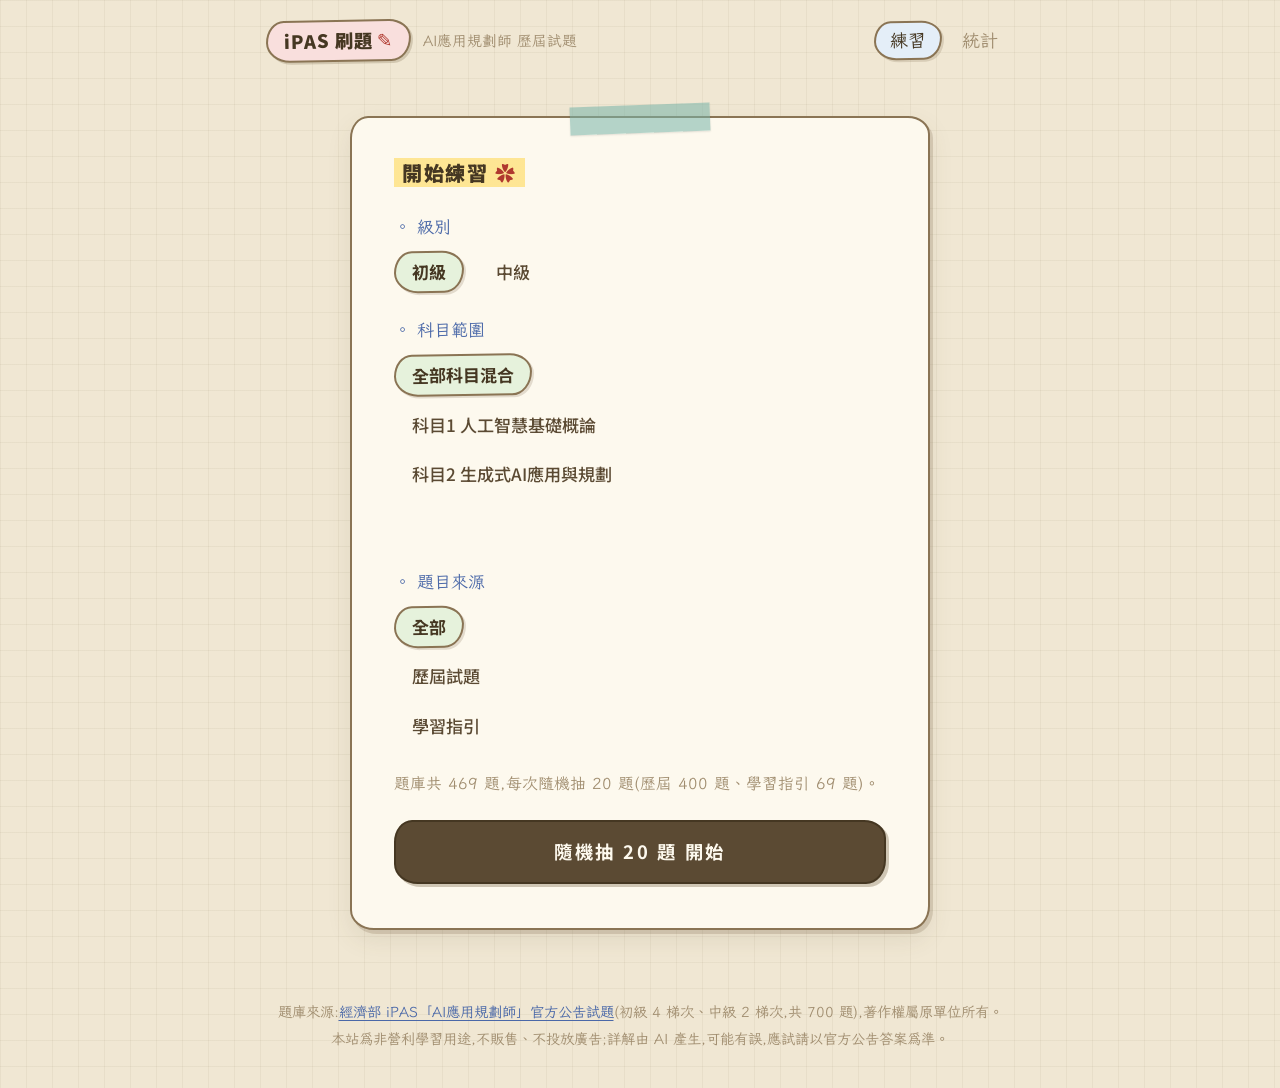
==== commit 69adbdbd: "feat: 加入初級 115-3 公告試題 100 題 官方已公告 115 年第三次初級試題(115/08/15 考、09/06 公告), 跑完整條資料管線補進題庫:  - download_pdfs" ====
--- a/site/index.html
+++ b/site/index.html
@@ -4,10 +4,10 @@
 <meta charset="UTF-8">
 <meta name="viewport" content="width=device-width, initial-scale=1">
 <title>iPAS AI應用規劃師 題庫練習</title>
-<meta name="description" content="經濟部 iPAS AI應用規劃師初級/中級歷屆試題線上練習,600 題隨機抽考、選項隨機排列,附解題思路與每個選項的對錯說明。">
+<meta name="description" content="經濟部 iPAS AI應用規劃師初級/中級歷屆試題線上練習,700 題隨機抽考、選項隨機排列,附解題思路與每個選項的對錯說明。">
 <meta property="og:type" content="website">
 <meta property="og:title" content="iPAS AI應用規劃師 題庫練習">
-<meta property="og:description" content="初級/中級歷屆試題共 600 題,每回合隨機抽 20 題,附 AI 解題詳解。">
+<meta property="og:description" content="初級/中級歷屆試題共 700 題,每回合隨機抽 20 題,附 AI 解題詳解。">
 <meta property="og:locale" content="zh_TW">
 <link rel="icon" href="data:image/svg+xml,<svg xmlns='http://www.w3.org/2000/svg' viewBox='0 0 32 32'><text y='26' font-size='26'>✎</text></svg>">
 <link rel="preconnect" href="https://fonts.googleapis.com">
@@ -96,7 +96,7 @@
 </main>
 
 <footer class="foot">
-  題庫來源:<a href="https://ipd.nat.gov.tw/ipas/certification/AIAP/learning-resources" target="_blank" rel="noopener">經濟部 iPAS「AI應用規劃師」官方公告試題</a>(初級 3 梯次、中級 2 梯次,共 600 題),著作權屬原單位所有。<br>
+  題庫來源:<a href="https://ipd.nat.gov.tw/ipas/certification/AIAP/learning-resources" target="_blank" rel="noopener">經濟部 iPAS「AI應用規劃師」官方公告試題</a>(初級 4 梯次、中級 2 梯次,共 700 題),著作權屬原單位所有。<br>
   本站為非營利學習用途,不販售、不投放廣告;詳解由 AI 產生,可能有誤,應試請以官方公告答案為準。
 </footer>
 
